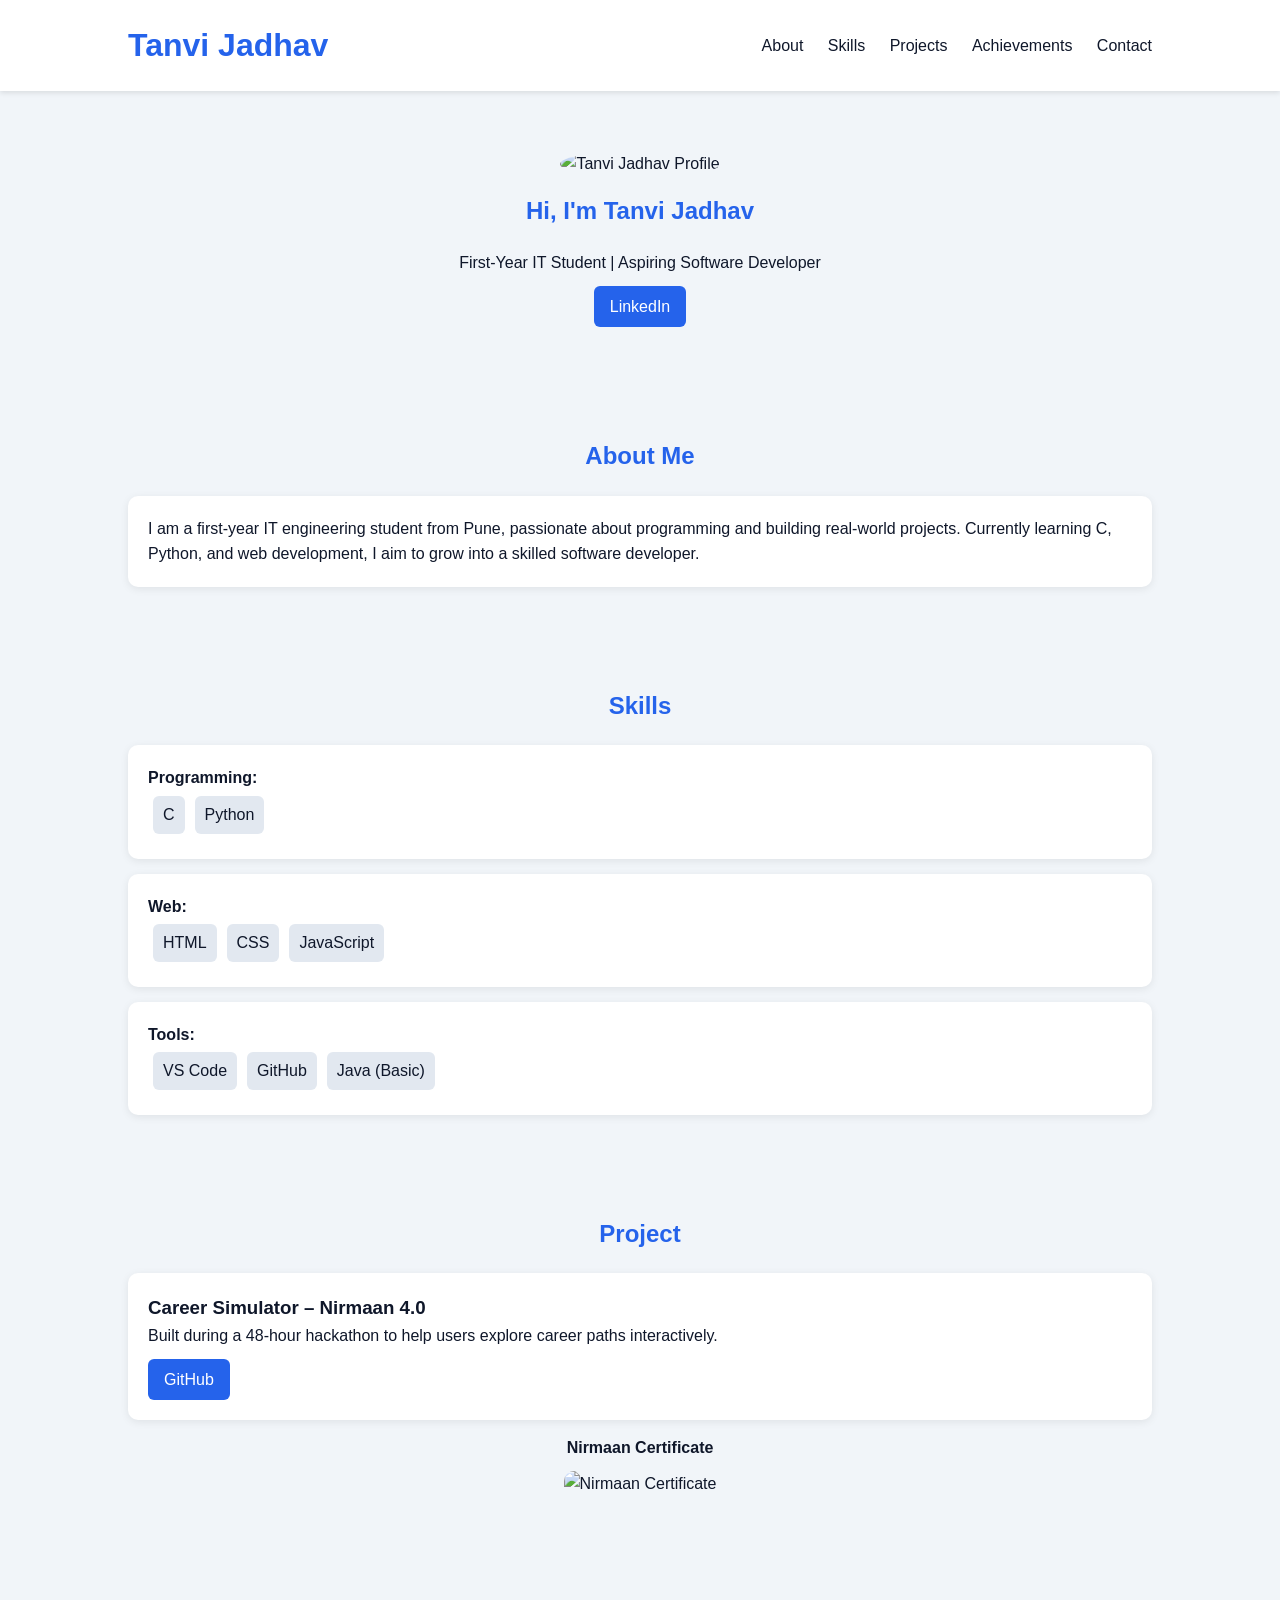
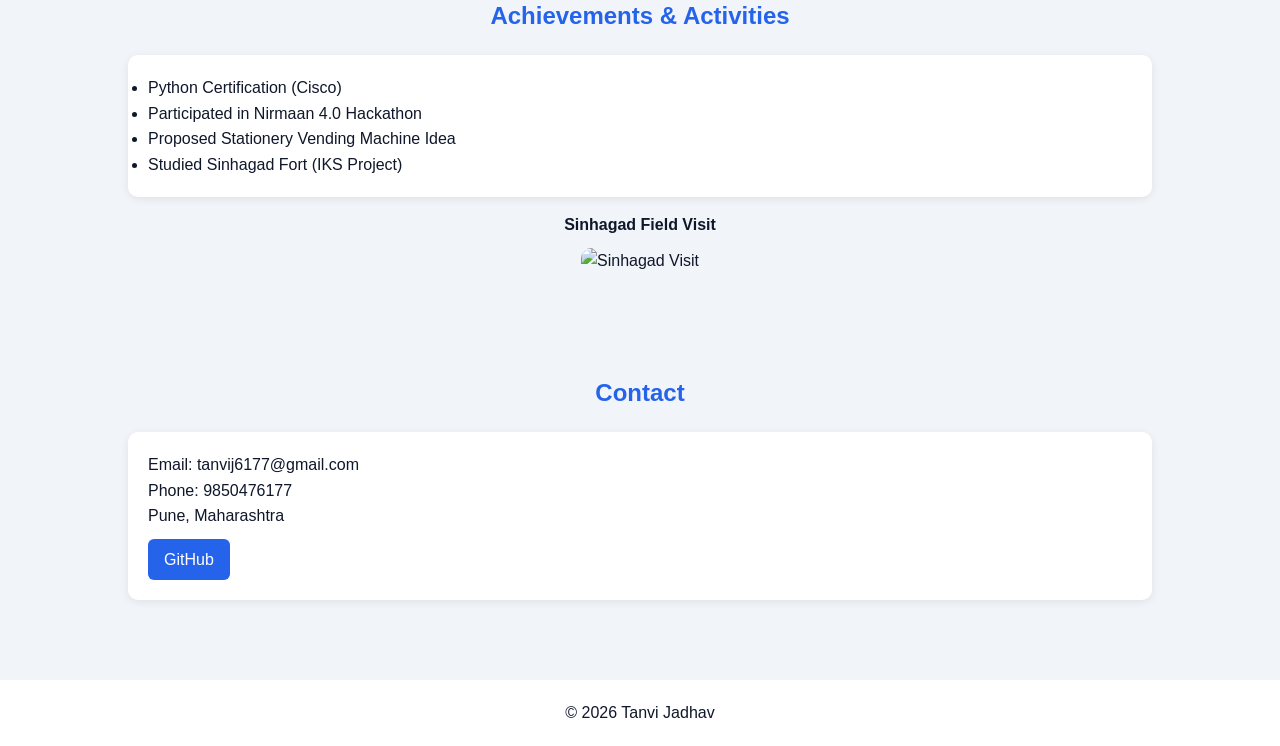
==== tanvi.portfolio.html @ 7167ee5a "Add files via upload" ====
<!DOCTYPE html>
<html lang="en">
<head>
    <meta charset="UTF-8">
    <meta name="viewport" content="width=device-width, initial-scale=1.0">
    <title>Tanvi Jadhav | Portfolio</title>

    <style>
        * {
            margin: 0;
            padding: 0;
            box-sizing: border-box;
            font-family: 'Segoe UI', sans-serif;
        }

        body {
            background: #f1f5f9;
            color: #0f172a;
            line-height: 1.6;
        }

        header {
            padding: 20px 10%;
            display: flex;
            justify-content: space-between;
            align-items: center;
            background: white;
            box-shadow: 0 2px 5px rgba(0,0,0,0.1);
        }

        header h1 {
            color: #2563eb;
        }

        nav a {
            margin-left: 20px;
            text-decoration: none;
            color: #0f172a;
        }

        nav a:hover {
            color: #2563eb;
        }

        .hero {
            text-align: center;
            padding: 60px 10%;
        }

        .hero img {
            width: 250px;
            border-radius: 50%;
            margin-bottom: 15px;
        }

        .hero h2 span {
            color: #2563eb;
        }

        section {
            padding: 50px 10%;
        }

        h2 {
            text-align: center;
            margin-bottom: 20px;
            color: #2563eb;
        }

        .card {
            background: white;
            padding: 20px;
            border-radius: 10px;
            margin-top: 15px;
            box-shadow: 0 2px 8px rgba(0,0,0,0.08);
        }

        .skills span {
            display: inline-block;
            background: #e2e8f0;
            padding: 6px 10px;
            margin: 5px;
            border-radius: 6px;
        }

        .image-box {
            text-align: center;
            margin-top: 15px;
        }

        .image-box img {
            width: 350px;
            border-radius: 10px;
            margin-top: 10px;
        }

        a.button {
            display: inline-block;
            margin-top: 10px;
            padding: 8px 16px;
            background: #2563eb;
            color: white;
            text-decoration: none;
            border-radius: 6px;
        }

        footer {
            text-align: center;
            padding: 20px;
            background: white;
            margin-top: 30px;
        }
    </style>
</head>

<body>

<header>
    <h1>Tanvi Jadhav</h1>
    <nav>
        <a href="#about">About</a>
        <a href="#skills">Skills</a>
        <a href="#projects">Projects</a>
        <a href="#achievements">Achievements</a>
        <a href="#contact">Contact</a>
    </nav>
</header>

<section class="hero">
    <!-- Add your photo below -->
    <img src="C:\Users\Sejal\OneDrive\Desktop\tanvi.portfolio\tanvi.jpg.jpeg" alt="Tanvi Jadhav Profile">

    <h2>Hi, I'm <span>Tanvi Jadhav</span></h2>
    <p>First-Year IT Student | Aspiring Software Developer</p>

    <!-- Add your LinkedIn link -->
    <a href="https://www.linkedin.com/in/tanvi-jadhav-65a470369?trk=contact-info" class="button">LinkedIn</a>
</section>

<section id="about">
    <h2>About Me</h2>
    <div class="card">
        <p>
            I am a first-year IT engineering student from Pune, passionate about programming 
            and building real-world projects. Currently learning C, Python, and web development, 
            I aim to grow into a skilled software developer.
        </p>
    </div>
</section>

<section id="skills">
    <h2>Skills</h2>

    <div class="card skills">
        <strong>Programming:</strong><br>
        <span>C</span><span>Python</span>
    </div>

    <div class="card skills">
        <strong>Web:</strong><br>
        <span>HTML</span><span>CSS</span><span>JavaScript</span>
    </div>

    <div class="card skills">
        <strong>Tools:</strong><br>
        <span>VS Code</span><span>GitHub</span><span>Java (Basic)</span>
    </div>
</section>

<section id="projects">
    <h2>Project</h2>

    <div class="card">
        <h3>Career Simulator – Nirmaan 4.0</h3>
        <p>
            Built during a 48-hour hackathon to help users explore career paths interactively.
        </p>
        <a href="https://github.com/tanvi-jadhav6177" class="button">GitHub</a>
    </div>

    <!-- Add Nirmaan certificate photo -->
    <div class="image-box">
        <p><strong>Nirmaan Certificate</strong></p>
        <img src="C:\Users\Sejal\OneDrive\Desktop\tanvi.portfolio\nirmaan.certificate.jpeg" alt="Nirmaan Certificate">
    </div>
</section>

<section id="achievements">
    <h2>Achievements & Activities</h2>

    <div class="card">
        <ul>
            <li>Python Certification (Cisco)</li>
            <li>Participated in Nirmaan 4.0 Hackathon</li>
            <li>Proposed Stationery Vending Machine Idea</li>
            <li>Studied Sinhagad Fort (IKS Project)</li>
        </ul>
    </div>

    <!-- Add Sinhagad photo -->
    <div class="image-box">
        <p><strong>Sinhagad Field Visit</strong></p>
        <img src="C:\Users\Sejal\OneDrive\Desktop\tanvi.portfolio\sinhagad.jpeg" alt="Sinhagad Visit">
    </div>
</section>

<section id="contact">
    <h2>Contact</h2>

    <div class="card">
        <p>Email: tanvij6177@gmail.com</p>
        <p>Phone: 9850476177</p>
        <p>Pune, Maharashtra</p>
        <a href="https://github.com/tanvi-jadhav6177" class="button">GitHub</a>
    </div>
</section>

<footer>
    <p>© 2026 Tanvi Jadhav</p>
</footer>

</body>
</html>
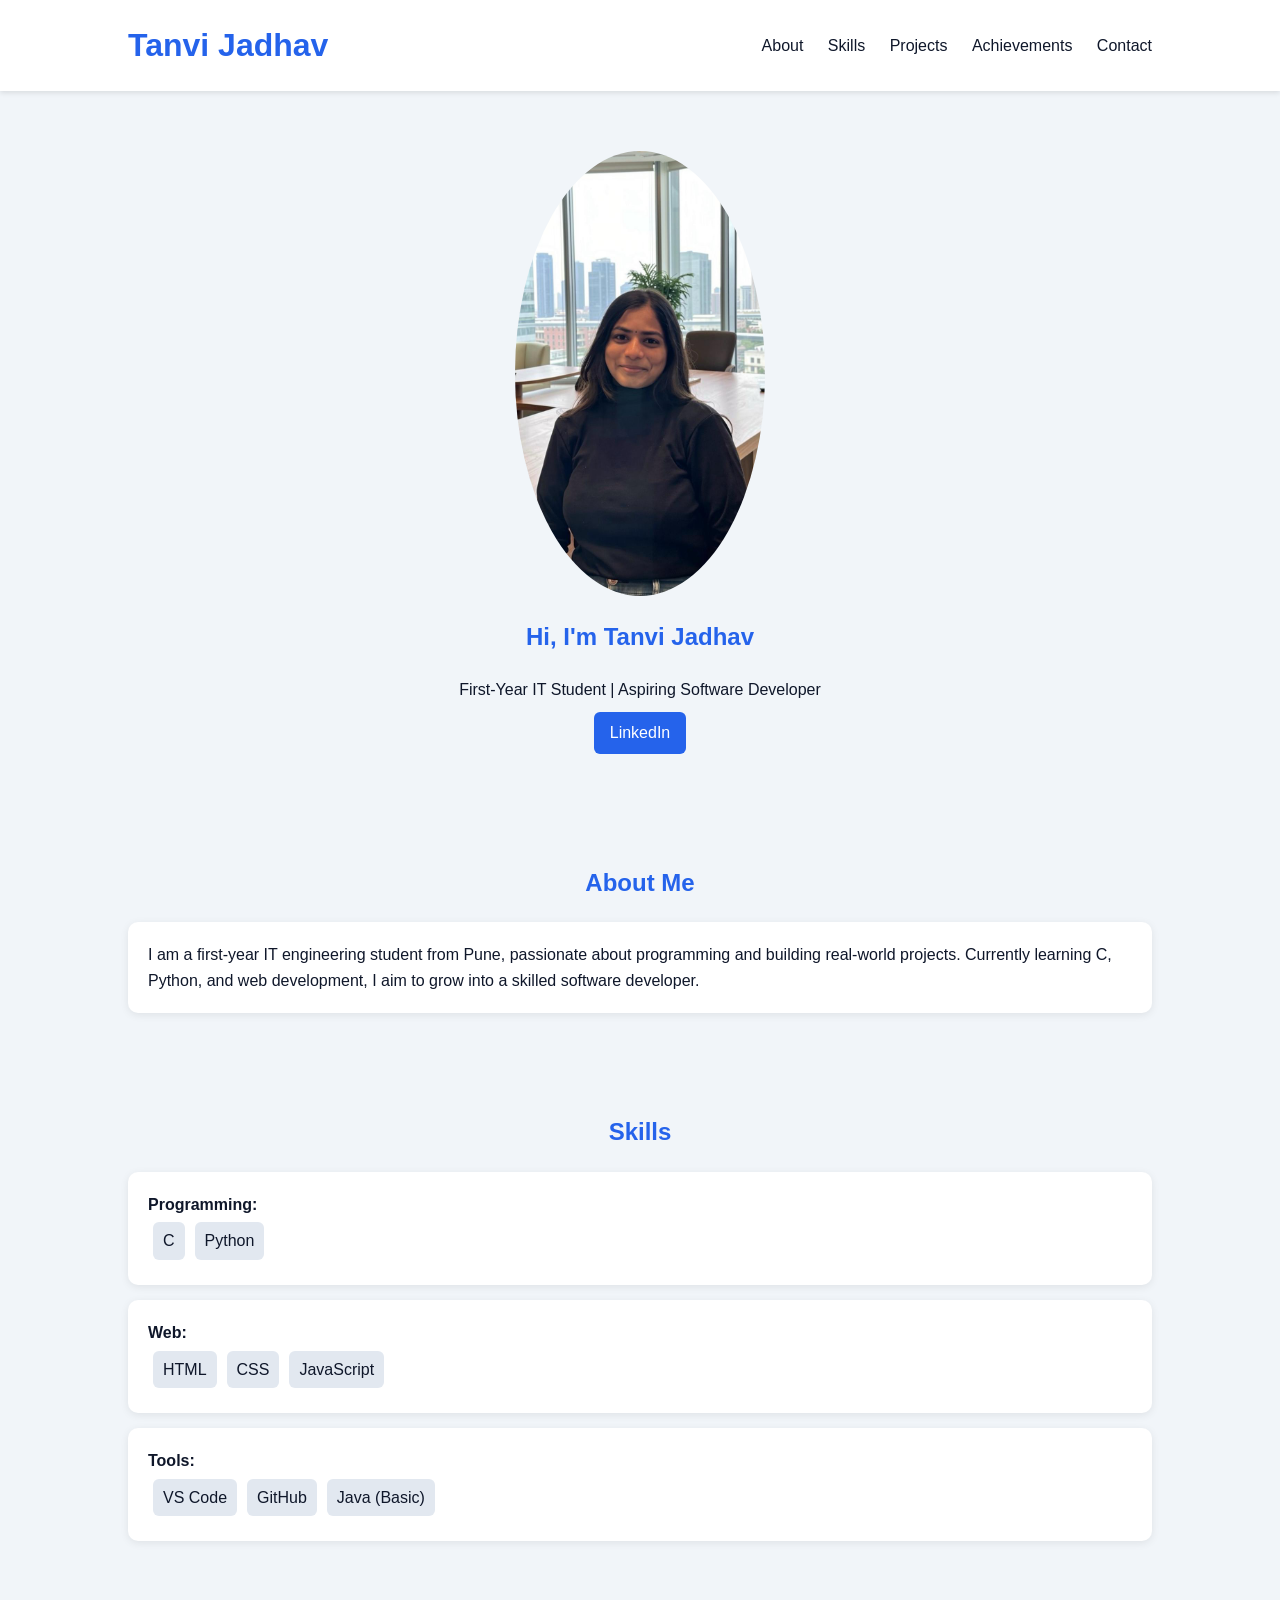
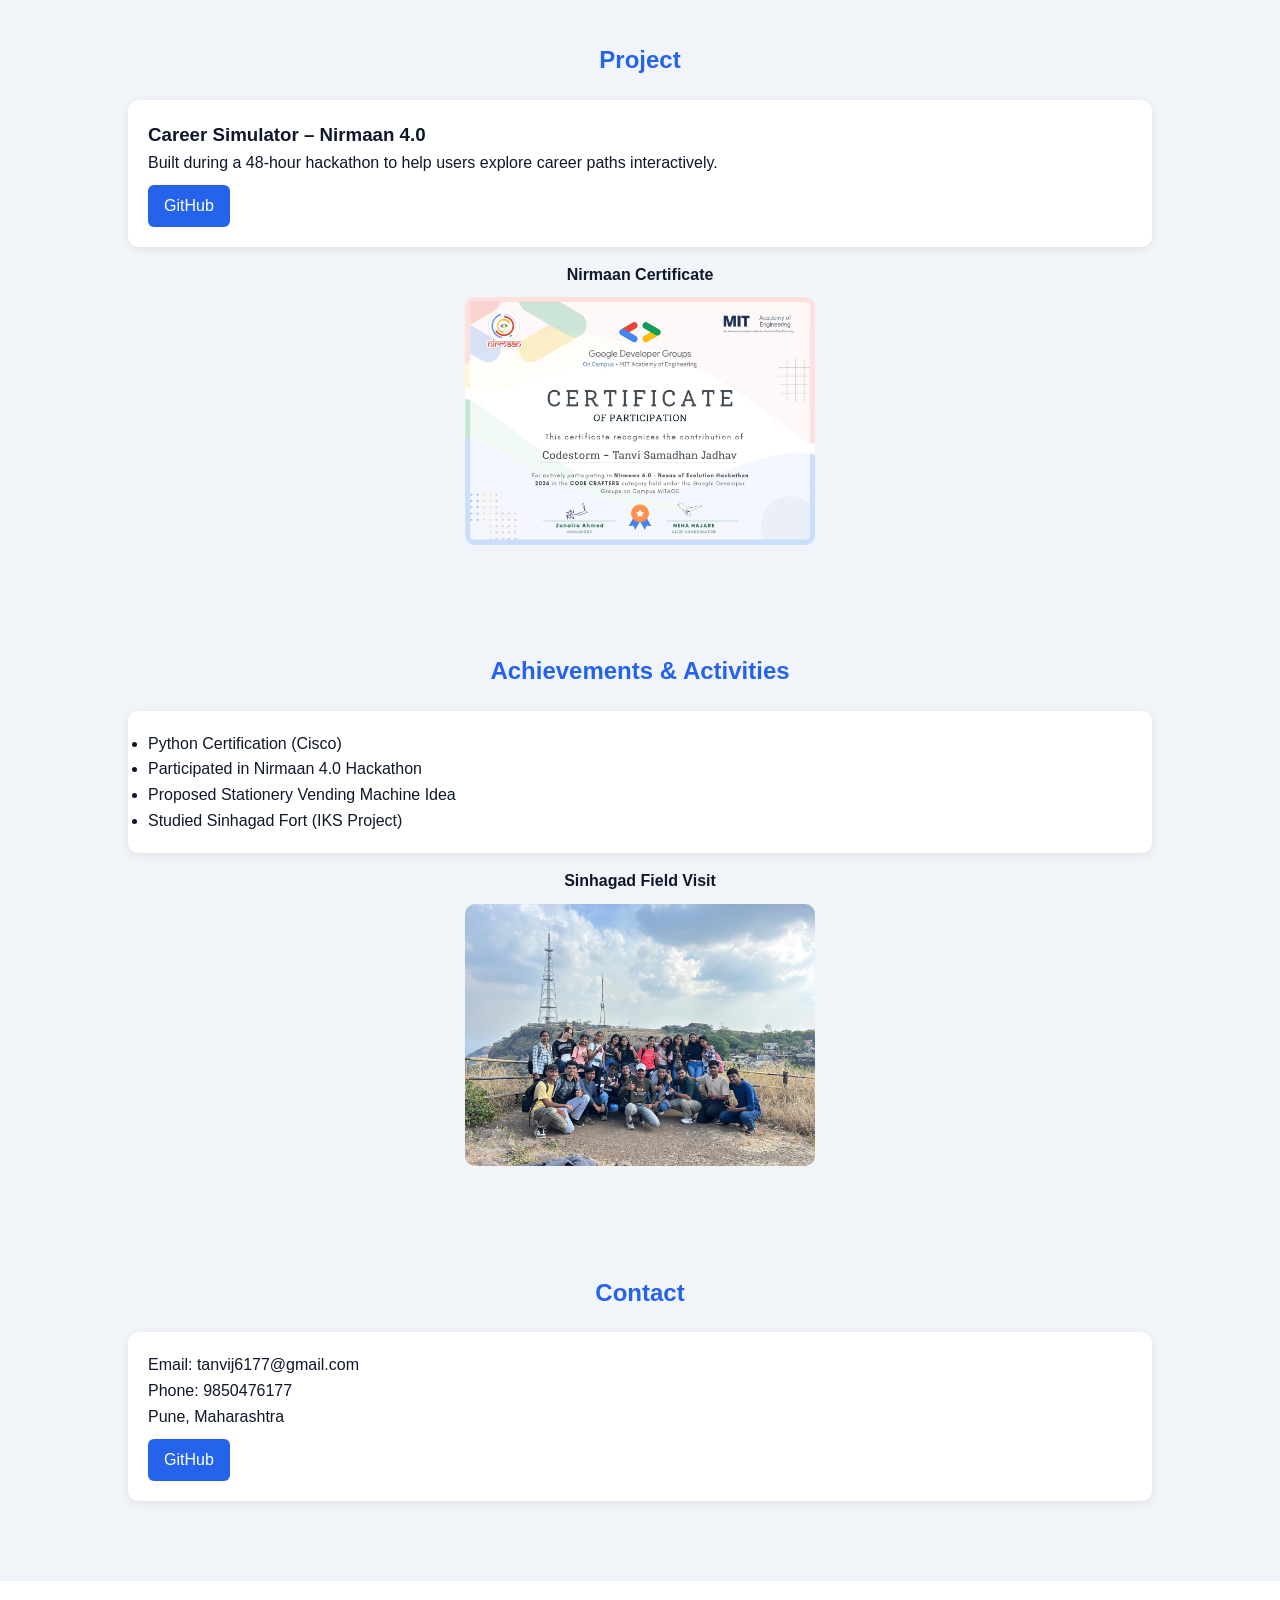
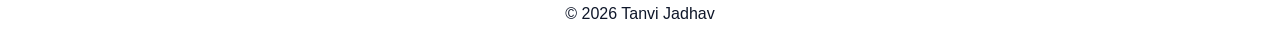
==== commit 70e4f1a5: "Add files via upload" ====
--- a/tanvi.portfolio.html
+++ b/tanvi.portfolio.html
@@ -128,7 +128,7 @@
 
 <section class="hero">
     <!-- Add your photo below -->
-    <img src="C:\Users\Sejal\OneDrive\Desktop\tanvi.portfolio\tanvi.jpg.jpeg" alt="Tanvi Jadhav Profile">
+    <img src="tanvi.jpg.jpeg" alt="Tanvi Jadhav Profile">
 
     <h2>Hi, I'm <span>Tanvi Jadhav</span></h2>
     <p>First-Year IT Student | Aspiring Software Developer</p>
@@ -181,7 +181,7 @@
     <!-- Add Nirmaan certificate photo -->
     <div class="image-box">
         <p><strong>Nirmaan Certificate</strong></p>
-        <img src="C:\Users\Sejal\OneDrive\Desktop\tanvi.portfolio\nirmaan.certificate.jpeg" alt="Nirmaan Certificate">
+        <img src="nirmaan.certificate.jpeg" alt="Nirmaan Certificate">
     </div>
 </section>
 
@@ -200,7 +200,7 @@
     <!-- Add Sinhagad photo -->
     <div class="image-box">
         <p><strong>Sinhagad Field Visit</strong></p>
-        <img src="C:\Users\Sejal\OneDrive\Desktop\tanvi.portfolio\sinhagad.jpeg" alt="Sinhagad Visit">
+        <img src="sinhagad.jpeg" alt="Sinhagad Visit">
     </div>
 </section>
 
